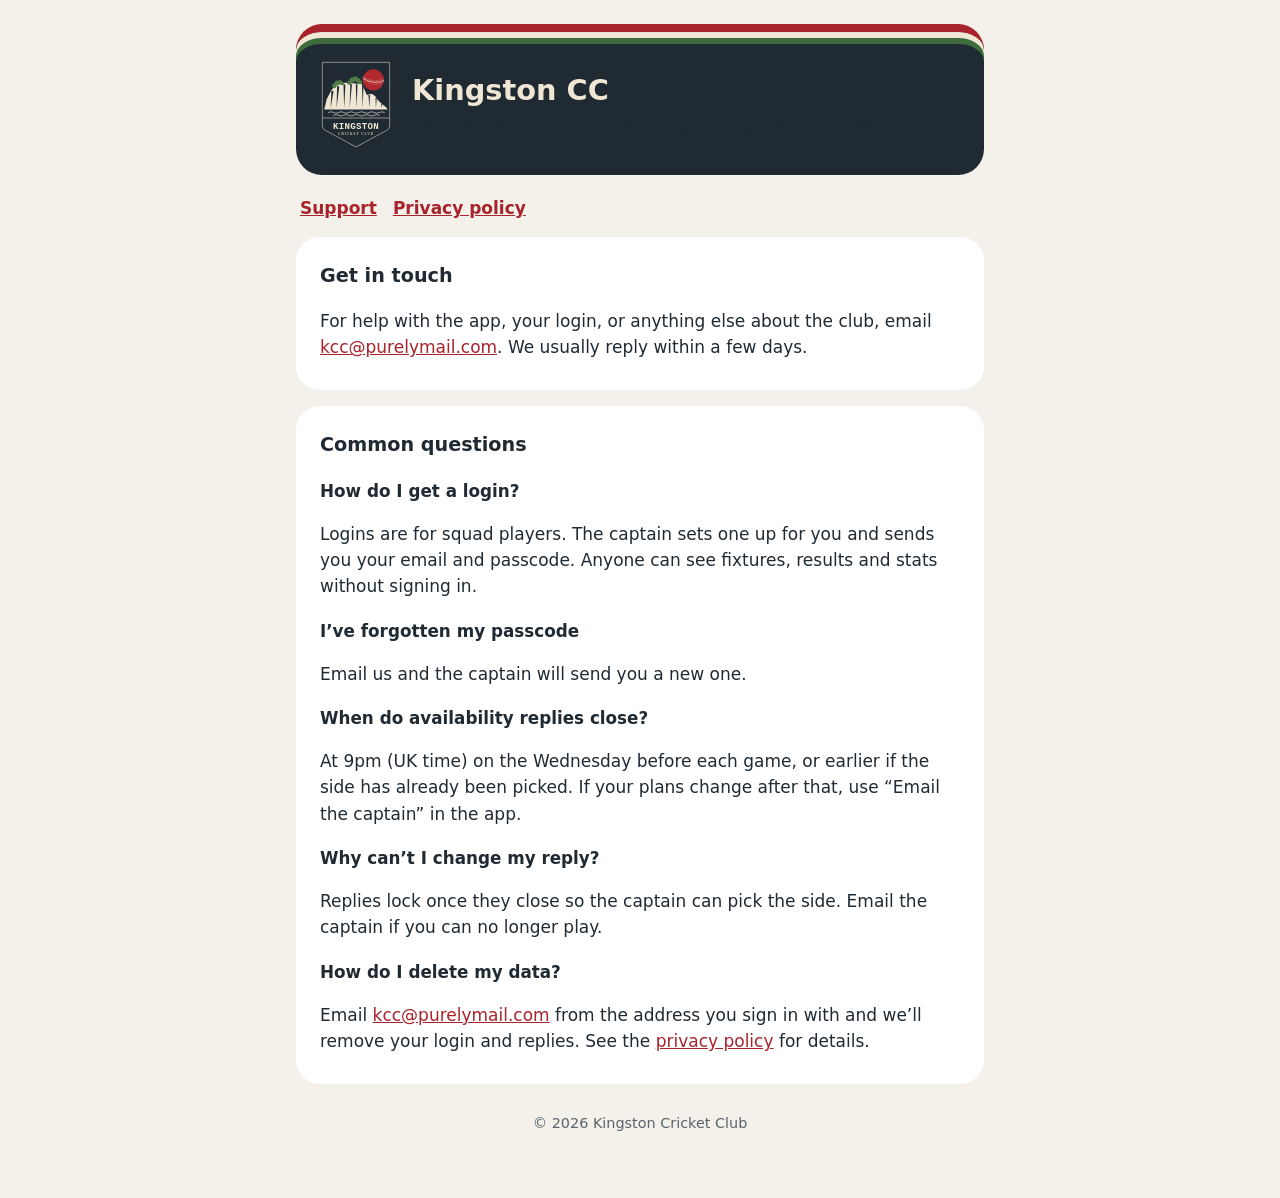
==== index.html @ 18f6b5eb "Add support and privacy pages for the Kingston CC app Co-Authored-By: Claude Opus 5.5 <noreply@anthr" ====
<!doctype html>
<html lang="en-GB">
<head>
  <meta charset="utf-8">
  <meta name="viewport" content="width=device-width, initial-scale=1">
  <title>Kingston CC App Support</title>
  <meta name="description" content="Help and contact details for the Kingston CC app.">
  <link rel="stylesheet" href="style.css">
</head>
<body>
<main>
  <header class="hero">
    <img src="crest.svg" alt="Kingston Cricket Club crest">
    <div>
      <h1>Kingston CC</h1>
      <p>The club app for Kingston Cricket Club’s Winter League squad</p>
    </div>
  </header>

  <nav>
    <a href="./">Support</a>
    <a href="privacy.html">Privacy policy</a>
  </nav>

  <section>
    <h2>Get in touch</h2>
    <p>For help with the app, your login, or anything else about the club, email
      <a href="mailto:kcc@purelymail.com">kcc@purelymail.com</a>. We usually reply within a few days.</p>
  </section>

  <section>
    <h2>Common questions</h2>

    <h3>How do I get a login?</h3>
    <p>Logins are for squad players. The captain sets one up for you and sends you your email and passcode.
      Anyone can see fixtures, results and stats without signing in.</p>

    <h3>I’ve forgotten my passcode</h3>
    <p>Email us and the captain will send you a new one.</p>

    <h3>When do availability replies close?</h3>
    <p>At 9pm (UK time) on the Wednesday before each game, or earlier if the side has already been picked.
      If your plans change after that, use “Email the captain” in the app.</p>

    <h3>Why can’t I change my reply?</h3>
    <p>Replies lock once they close so the captain can pick the side. Email the captain if you can no longer play.</p>

    <h3>How do I delete my data?</h3>
    <p>Email <a href="mailto:kcc@purelymail.com">kcc@purelymail.com</a> from the address you sign in with and we’ll
      remove your login and replies. See the <a href="privacy.html">privacy policy</a> for details.</p>
  </section>

  <footer class="muted">© 2026 Kingston Cricket Club</footer>
</main>
</body>
</html>
---- style.css ----
:root {
  --paper: #F4F1EA;
  --card: #FFFFFF;
  --ink: #1F2A33;
  --ink-secondary: #5A646C;
  --navy: #1F2A33;
  --cream: #F0E6D4;
  --red: #A8232B;
  --green: #3F6B3B;
  --link: #A8232B;
  color-scheme: light dark;
}

@media (prefers-color-scheme: dark) {
  :root {
    --paper: #0E1317;
    --card: #1A2229;
    --ink: #F0E6D4;
    --ink-secondary: #A3ABB1;
    --link: #F08C91;
  }
}

* { box-sizing: border-box; }

body {
  margin: 0;
  background: var(--paper);
  color: var(--ink);
  font: 17px/1.55 ui-rounded, -apple-system, BlinkMacSystemFont, "SF Pro Rounded", "Segoe UI", system-ui, sans-serif;
}

main {
  max-width: 720px;
  margin: 0 auto;
  padding: 24px 16px 64px;
}

header.hero {
  background: var(--navy);
  color: var(--cream);
  border-radius: 26px;
  padding: 28px 24px 24px;
  border-top: 8px solid var(--red);
  box-shadow: inset 0 6px 0 var(--cream), inset 0 12px 0 var(--green);
  display: flex;
  gap: 20px;
  align-items: center;
}

header.hero img { width: 72px; height: auto; flex: none; }
header.hero h1 { margin: 0; font-size: 1.8rem; line-height: 1.15; }
header.hero p { margin: 4px 0 0; opacity: 0.8; }

nav {
  display: flex;
  gap: 16px;
  margin: 20px 4px 8px;
  font-weight: 600;
}

section {
  background: var(--card);
  border-radius: 24px;
  padding: 4px 24px 12px;
  margin-top: 16px;
}

h2 { font-size: 1.2rem; margin: 20px 0 8px; }
h3 { font-size: 1.05rem; margin: 18px 0 6px; }
p, li { color: var(--ink); }
.muted { color: var(--ink-secondary); }
a { color: var(--link); }
ul { padding-left: 1.2em; }
footer { margin-top: 28px; text-align: center; font-size: 0.9rem; }
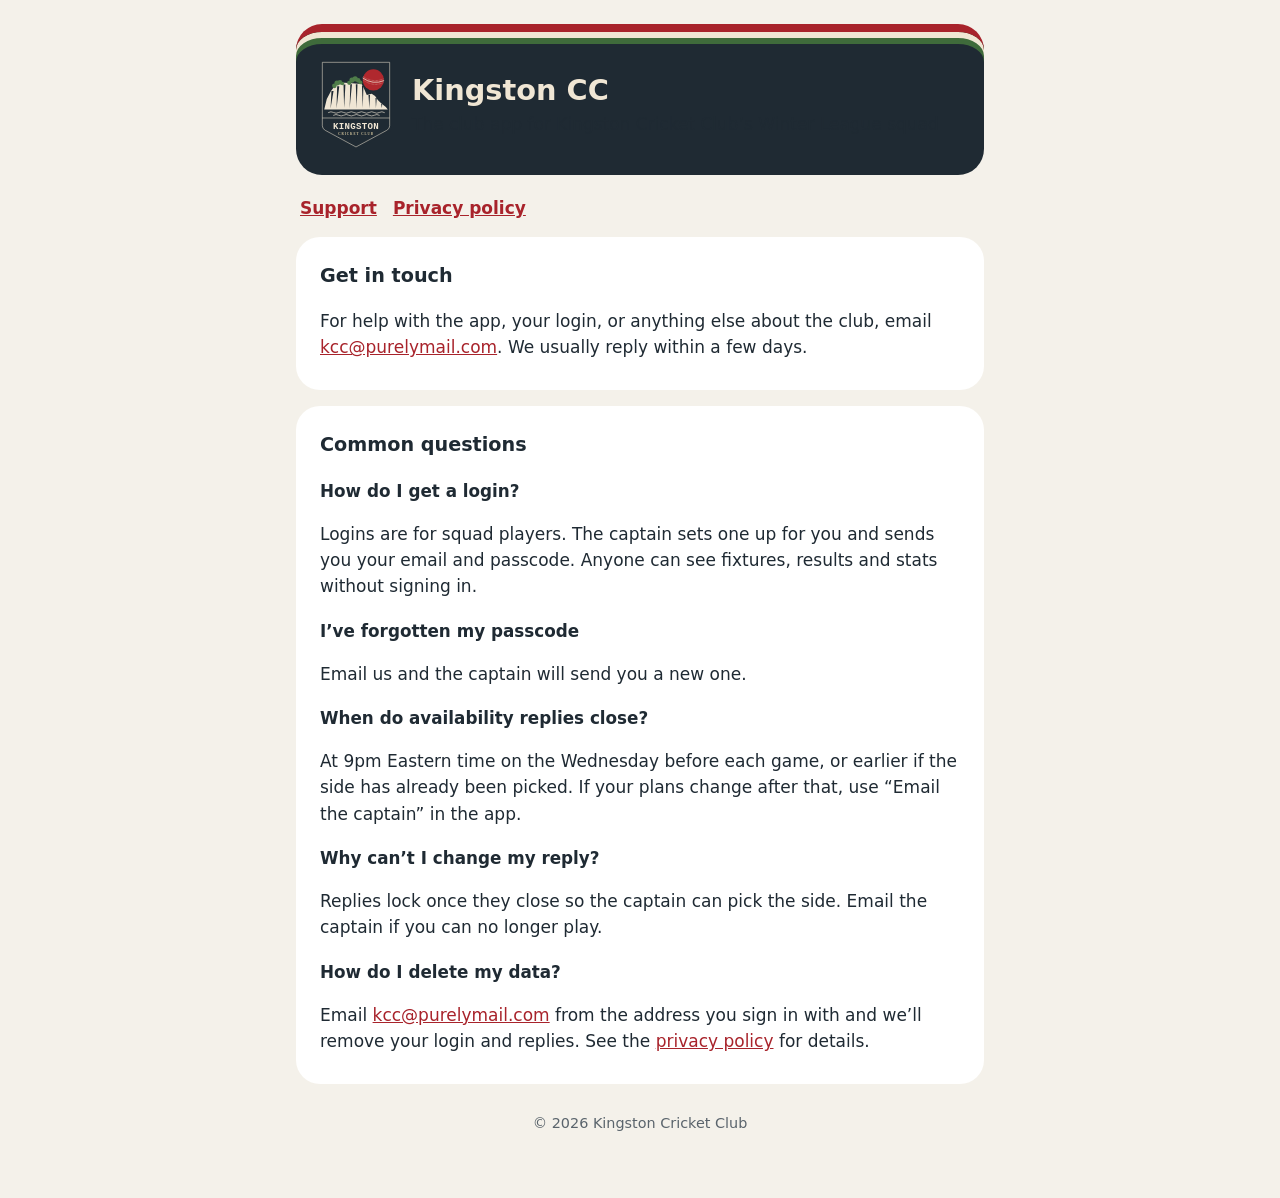
==== commit 850976c6: "Use Eastern time and Canadian privacy contacts Co-Authored-By: Claude Opus 5.5 <noreply@anthropic.co" ====
--- a/index.html
+++ b/index.html
@@ -1,5 +1,5 @@
 <!doctype html>
-<html lang="en-GB">
+<html lang="en-CA">
 <head>
   <meta charset="utf-8">
   <meta name="viewport" content="width=device-width, initial-scale=1">
@@ -39,7 +39,7 @@
     <p>Email us and the captain will send you a new one.</p>
 
     <h3>When do availability replies close?</h3>
-    <p>At 9pm (UK time) on the Wednesday before each game, or earlier if the side has already been picked.
+    <p>At 9pm Eastern time on the Wednesday before each game, or earlier if the side has already been picked.
       If your plans change after that, use “Email the captain” in the app.</p>
 
     <h3>Why can’t I change my reply?</h3>
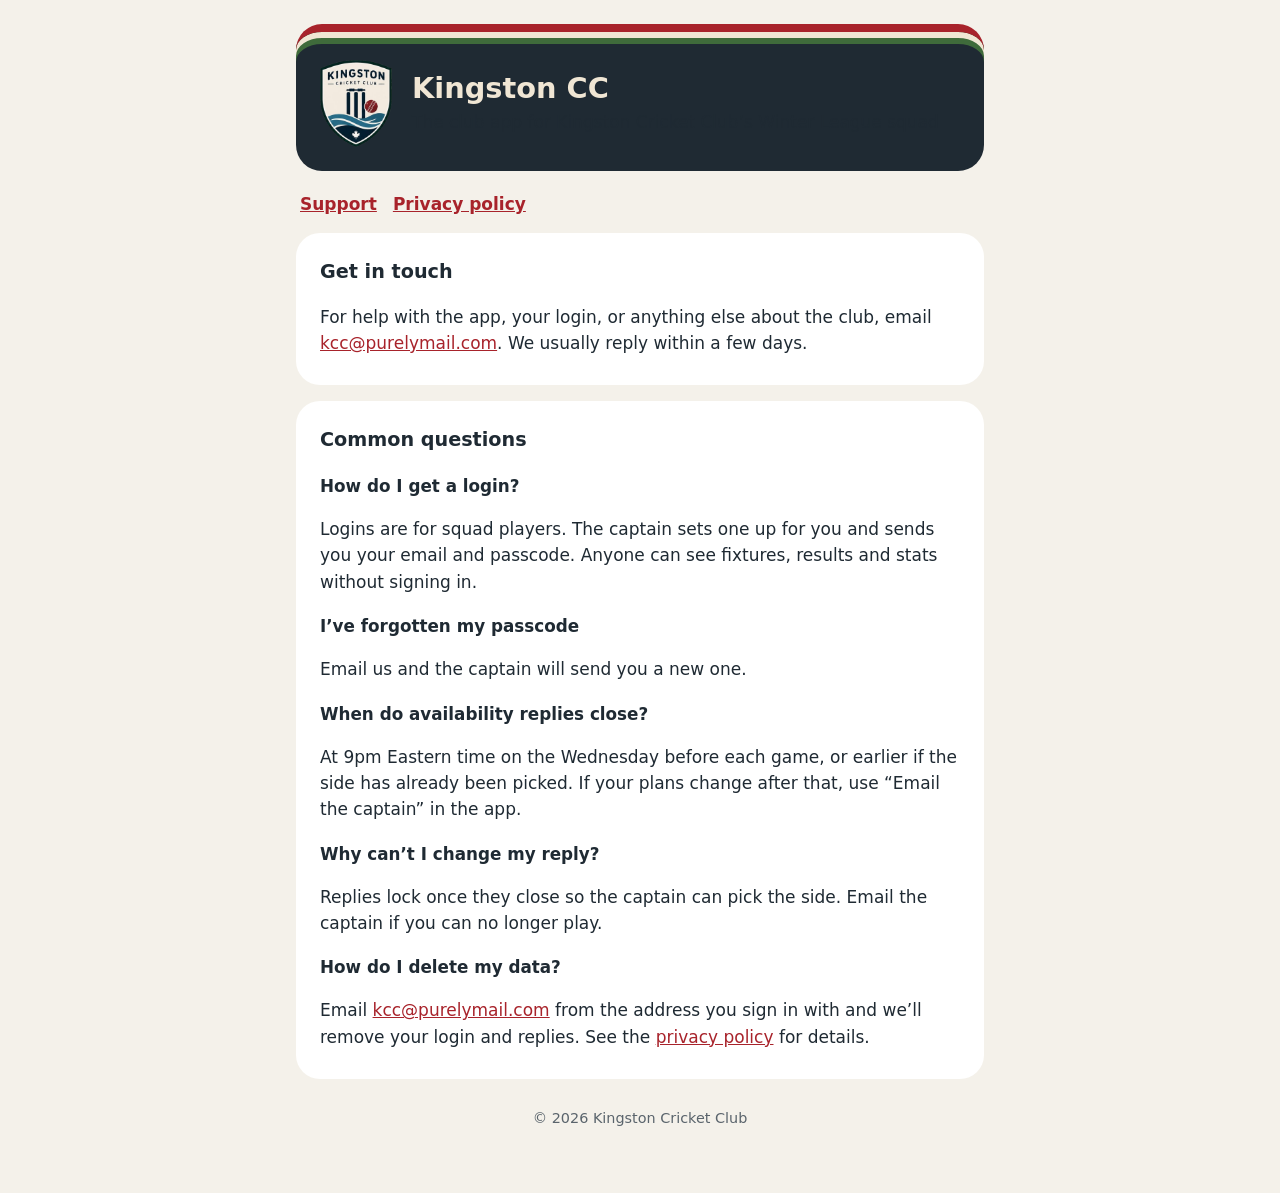
==== commit e7788394: "Use the new club crest, with a favicon and home-screen icon Co-Authored-By: Claude Opus 5.5 <noreply" ====
--- a/index.html
+++ b/index.html
@@ -5,12 +5,14 @@
   <meta name="viewport" content="width=device-width, initial-scale=1">
   <title>Kingston CC App Support</title>
   <meta name="description" content="Help and contact details for the Kingston CC app.">
+  <link rel="icon" type="image/png" href="favicon.png">
+  <link rel="apple-touch-icon" href="apple-touch-icon.png">
   <link rel="stylesheet" href="style.css">
 </head>
 <body>
 <main>
   <header class="hero">
-    <img src="crest.svg" alt="Kingston Cricket Club crest">
+    <img src="crest.png" alt="Kingston Cricket Club crest">
     <div>
       <h1>Kingston CC</h1>
       <p>The club app for Kingston Cricket Club’s Winter League squad</p>
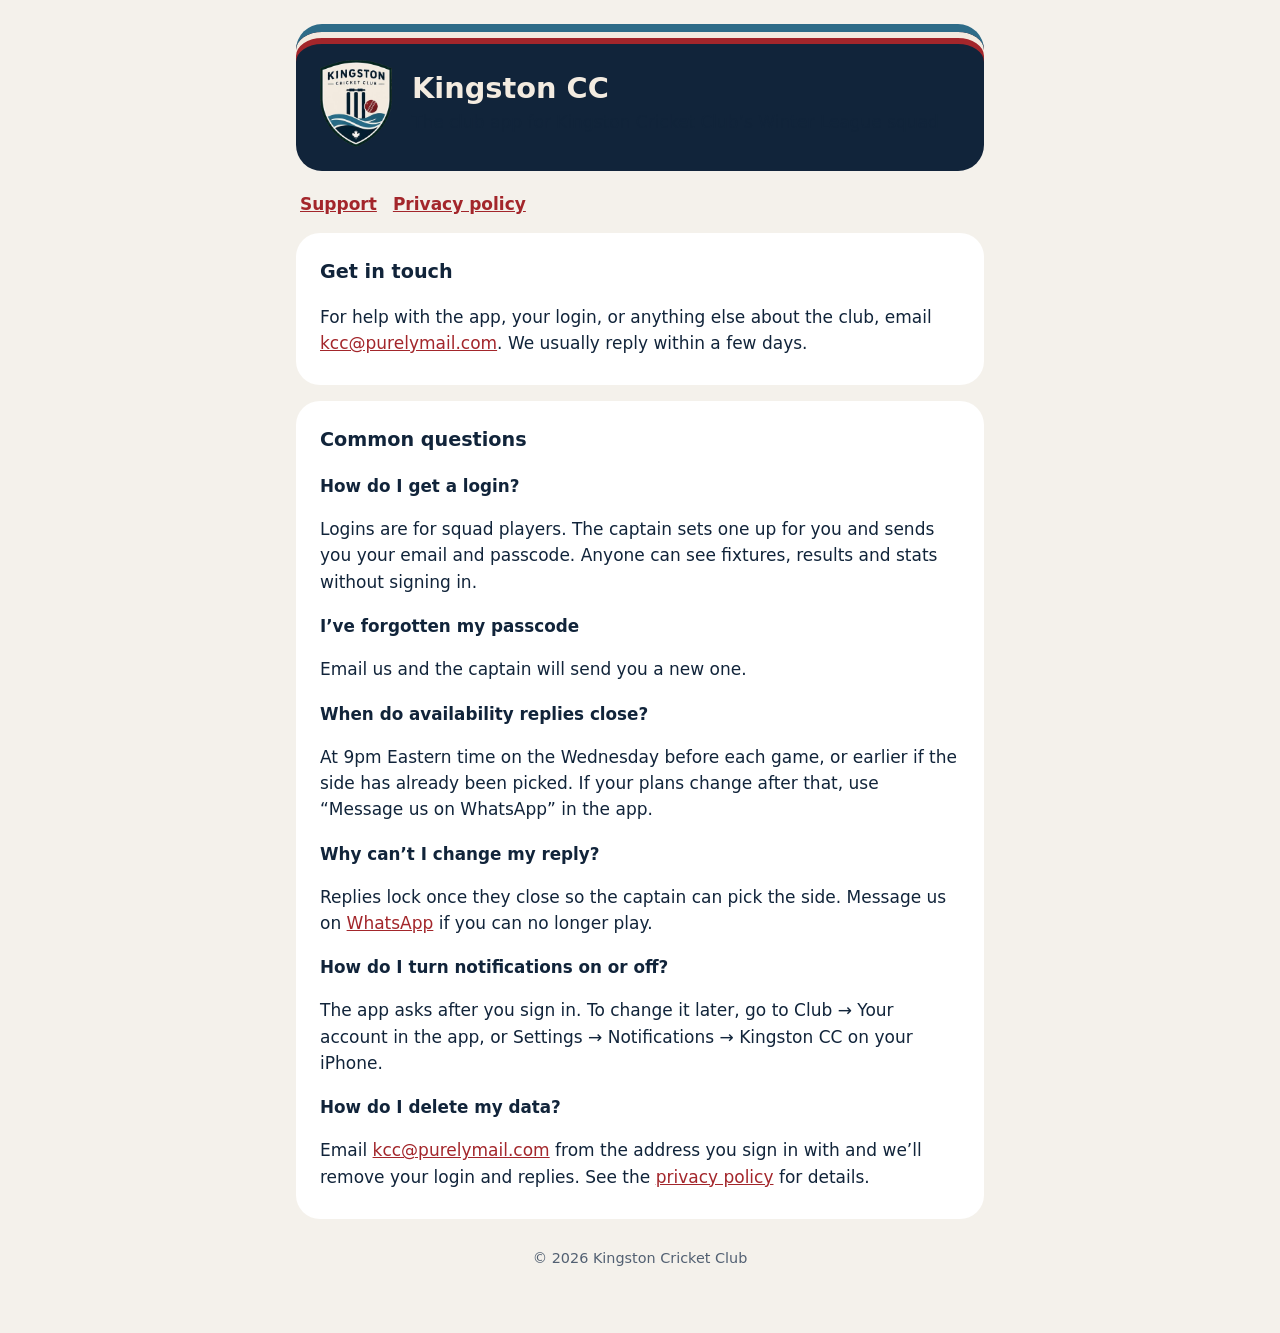
==== commit ac9013eb: "Update privacy and support pages for notifications, WhatsApp and directions The privacy policy now c" ====
--- a/index.html
+++ b/index.html
@@ -42,10 +42,15 @@
 
     <h3>When do availability replies close?</h3>
     <p>At 9pm Eastern time on the Wednesday before each game, or earlier if the side has already been picked.
-      If your plans change after that, use “Email the captain” in the app.</p>
+      If your plans change after that, use “Message us on WhatsApp” in the app.</p>
 
     <h3>Why can’t I change my reply?</h3>
-    <p>Replies lock once they close so the captain can pick the side. Email the captain if you can no longer play.</p>
+    <p>Replies lock once they close so the captain can pick the side. Message us on
+      <a href="https://wa.me/shkhaliq">WhatsApp</a> if you can no longer play.</p>
+
+    <h3>How do I turn notifications on or off?</h3>
+    <p>The app asks after you sign in. To change it later, go to Club → Your account in the app, or Settings →
+      Notifications → Kingston CC on your iPhone.</p>
 
     <h3>How do I delete my data?</h3>
     <p>Email <a href="mailto:kcc@purelymail.com">kcc@purelymail.com</a> from the address you sign in with and we’ll
--- a/style.css
+++ b/style.css
@@ -1,23 +1,24 @@
 :root {
-  --paper: #F4F1EA;
+  --paper: #F4F1EB;
   --card: #FFFFFF;
-  --ink: #1F2A33;
-  --ink-secondary: #5A646C;
-  --navy: #1F2A33;
-  --cream: #F0E6D4;
-  --red: #A8232B;
-  --green: #3F6B3B;
-  --link: #A8232B;
+  --ink: #11243A;
+  --ink-secondary: #526072;
+  --navy: #11243A;
+  --cream: #F3EBE0;
+  --red: #A3262B;
+  --green: #24694F;
+  --lake: #2E6C88;
+  --link: #A3262B;
   color-scheme: light dark;
 }
 
 @media (prefers-color-scheme: dark) {
   :root {
-    --paper: #0E1317;
-    --card: #1A2229;
-    --ink: #F0E6D4;
-    --ink-secondary: #A3ABB1;
-    --link: #F08C91;
+    --paper: #09121C;
+    --card: #132131;
+    --ink: #F3EBE0;
+    --ink-secondary: #A0ACBA;
+    --link: #EE8A8F;
   }
 }
 
@@ -41,8 +42,8 @@
   color: var(--cream);
   border-radius: 26px;
   padding: 28px 24px 24px;
-  border-top: 8px solid var(--red);
-  box-shadow: inset 0 6px 0 var(--cream), inset 0 12px 0 var(--green);
+  border-top: 8px solid var(--lake);
+  box-shadow: inset 0 6px 0 var(--cream), inset 0 12px 0 var(--red);
   display: flex;
   gap: 20px;
   align-items: center;
